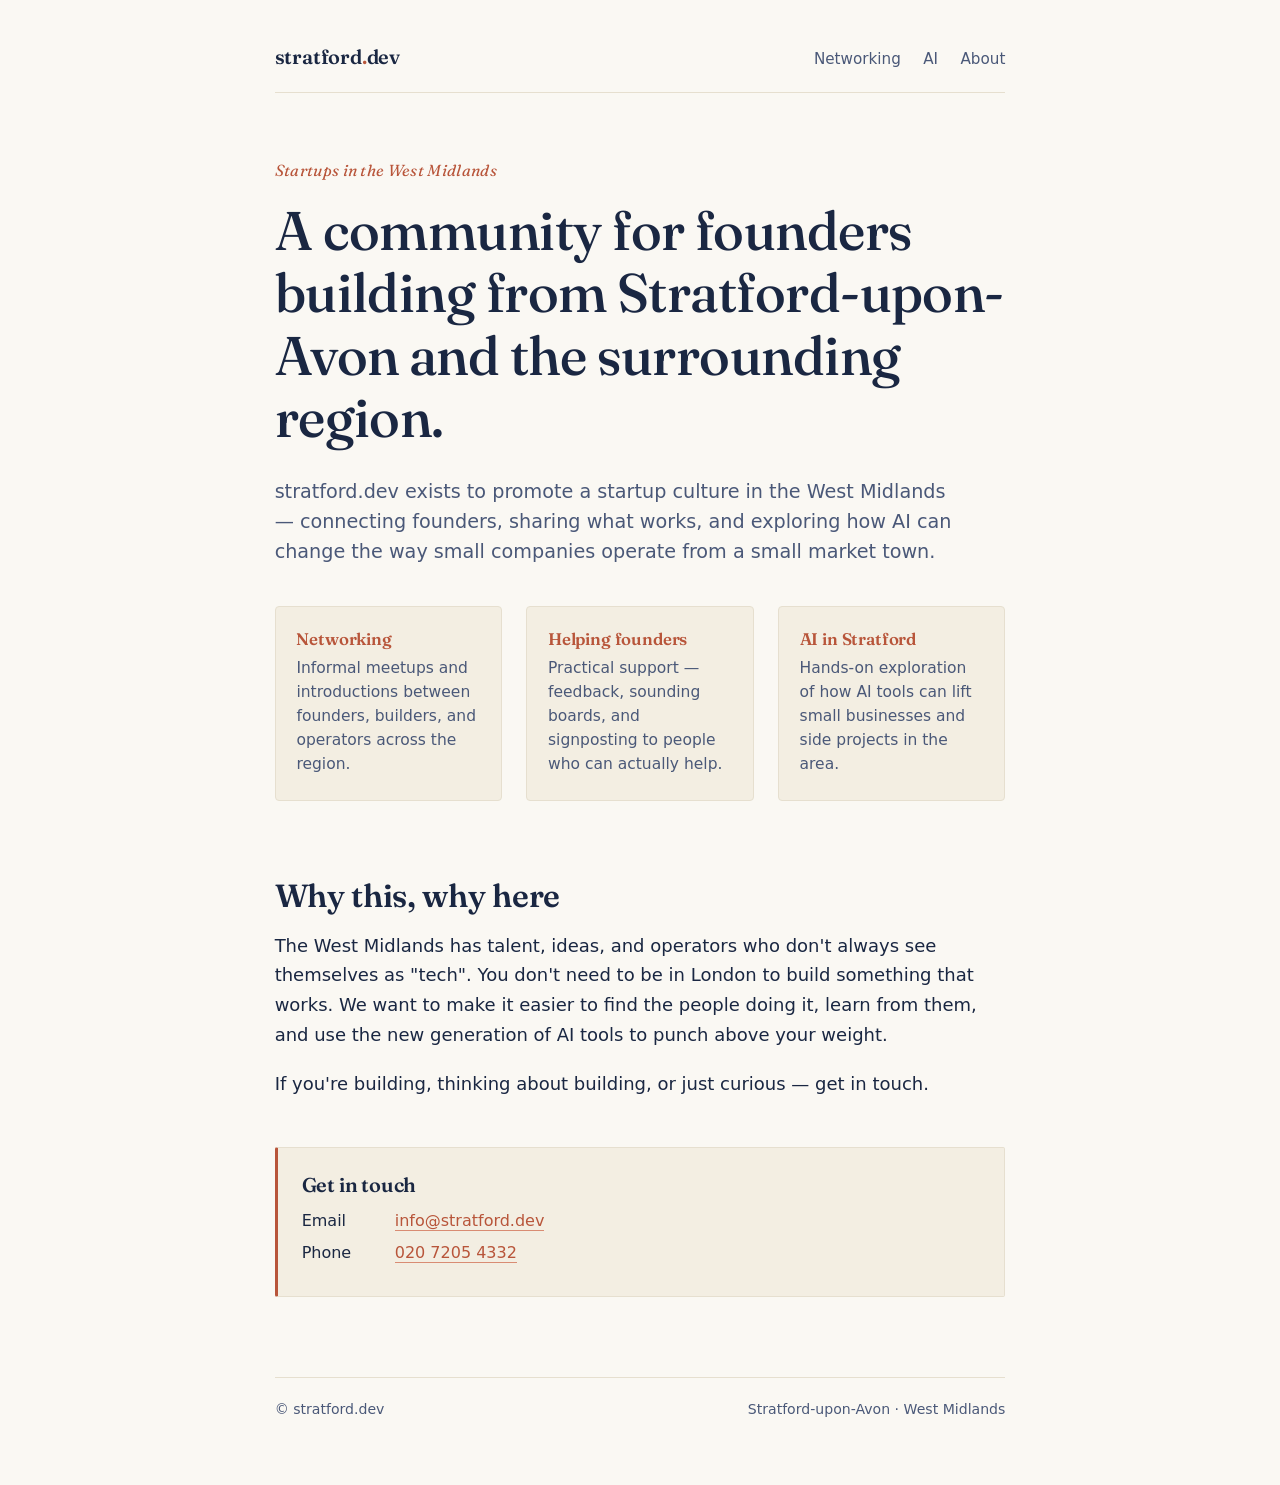
==== website/index.html @ 99babdbc "Initial site: landing + networking, AI, about pages Static HTML/CSS, light civic palette, no build s" ====
<!DOCTYPE html>
<html lang="en">
<head>
<meta charset="utf-8">
<meta name="viewport" content="width=device-width, initial-scale=1">
<title>stratford.dev — Startups in the West Midlands</title>
<meta name="description" content="Promoting a startup culture in the West Midlands. Networking, founder support, and using AI in Stratford-upon-Avon.">
<link rel="preconnect" href="https://fonts.googleapis.com">
<link rel="preconnect" href="https://fonts.gstatic.com" crossorigin>
<link href="https://fonts.googleapis.com/css2?family=Fraunces:ital,wght@0,400;0,500;0,600;1,400&display=swap" rel="stylesheet">
<link rel="stylesheet" href="styles.css">
</head>
<body>
<main class="site">

  <nav class="nav">
    <a href="/" class="brand">stratford<span class="dot">.</span>dev</a>
    <div class="nav-links">
      <a href="/networking.html">Networking</a>
      <a href="/ai.html">AI</a>
      <a href="/about.html">About</a>
    </div>
  </nav>

  <p class="eyebrow">Startups in the West Midlands</p>
  <h1>A community for founders building from Stratford-upon-Avon and the surrounding region.</h1>

  <p class="lede">stratford.dev exists to promote a startup culture in the West Midlands — connecting founders, sharing what works, and exploring how AI can change the way small companies operate from a small market town.</p>

  <ul class="pillars">
    <li class="pillar">
      <h3>Networking</h3>
      <p>Informal meetups and introductions between founders, builders, and operators across the region.</p>
    </li>
    <li class="pillar">
      <h3>Helping founders</h3>
      <p>Practical support — feedback, sounding boards, and signposting to people who can actually help.</p>
    </li>
    <li class="pillar">
      <h3>AI in Stratford</h3>
      <p>Hands-on exploration of how AI tools can lift small businesses and side projects in the area.</p>
    </li>
  </ul>

  <h2>Why this, why here</h2>
  <p>The West Midlands has talent, ideas, and operators who don't always see themselves as "tech". You don't need to be in London to build something that works. We want to make it easier to find the people doing it, learn from them, and use the new generation of AI tools to punch above your weight.</p>
  <p>If you're building, thinking about building, or just curious — get in touch.</p>

  <section class="contact-card" id="contact">
    <h2>Get in touch</h2>
    <ul class="contact-list">
      <li><strong>Email</strong> <a href="mailto:info@stratford.dev">info@stratford.dev</a></li>
      <li><strong>Phone</strong> <a href="tel:+442072054332">020 7205 4332</a></li>
    </ul>
  </section>

  <footer class="footer">
    <span>&copy; stratford.dev</span>
    <span>Stratford-upon-Avon · West Midlands</span>
  </footer>

</main>
</body>
</html>
---- website/styles.css ----
:root {
  --bg: #faf8f3;
  --bg-alt: #f3eee2;
  --ink: #1a2742;
  --ink-soft: #4a5878;
  --accent: #b8553a;
  --accent-soft: #d98c73;
  --rule: #e6dfcf;
  --max: 68ch;
}

* { box-sizing: border-box; }

html { -webkit-text-size-adjust: 100%; }

body {
  margin: 0;
  font-family: -apple-system, BlinkMacSystemFont, "Segoe UI", system-ui, sans-serif;
  font-size: 18px;
  line-height: 1.65;
  color: var(--ink);
  background: var(--bg);
  -webkit-font-smoothing: antialiased;
}

h1, h2, h3 {
  font-family: "Fraunces", Georgia, "Times New Roman", serif;
  font-weight: 600;
  line-height: 1.15;
  letter-spacing: -0.01em;
  color: var(--ink);
  margin: 0 0 0.5em;
}

h1 { font-size: clamp(2.2rem, 5vw, 3.4rem); font-weight: 500; }
h2 { font-size: clamp(1.5rem, 3vw, 2rem); margin-top: 2.4em; }
h3 { font-size: 1.15rem; margin-top: 1.6em; }

p { margin: 0 0 1.1em; }

a {
  color: var(--accent);
  text-decoration: none;
  border-bottom: 1px solid var(--accent-soft);
  transition: border-color 0.15s ease;
}
a:hover { border-bottom-color: var(--accent); }

.site {
  max-width: var(--max);
  margin: 0 auto;
  padding: 2.5rem 1.5rem 4rem;
}

.nav {
  display: flex;
  justify-content: space-between;
  align-items: baseline;
  gap: 1rem;
  margin-bottom: 4rem;
  padding-bottom: 1.2rem;
  border-bottom: 1px solid var(--rule);
  flex-wrap: wrap;
}

.brand {
  font-family: "Fraunces", Georgia, serif;
  font-size: 1.25rem;
  font-weight: 600;
  color: var(--ink);
  border: none;
  letter-spacing: -0.01em;
}

.brand .dot { color: var(--accent); }

.nav-links {
  display: flex;
  gap: 1.4rem;
  font-size: 0.95rem;
}

.nav-links a {
  color: var(--ink-soft);
  border: none;
}
.nav-links a:hover, .nav-links a[aria-current="page"] {
  color: var(--accent);
}

.lede {
  font-size: 1.2rem;
  line-height: 1.55;
  color: var(--ink-soft);
  margin: 0 0 2.5rem;
  max-width: 56ch;
}

.eyebrow {
  font-family: "Fraunces", Georgia, serif;
  font-style: italic;
  color: var(--accent);
  font-size: 1rem;
  margin: 0 0 1rem;
  letter-spacing: 0.02em;
}

.pillars {
  display: grid;
  gap: 1.5rem;
  grid-template-columns: 1fr;
  margin: 2.5rem 0 3rem;
  padding: 0;
  list-style: none;
}

@media (min-width: 720px) {
  .pillars { grid-template-columns: repeat(3, 1fr); }
}

.pillar {
  background: var(--bg-alt);
  border: 1px solid var(--rule);
  border-radius: 4px;
  padding: 1.4rem 1.3rem 1.5rem;
}

.pillar h3 {
  margin: 0 0 0.4em;
  font-size: 1.05rem;
  color: var(--accent);
}

.pillar p {
  margin: 0;
  font-size: 0.97rem;
  color: var(--ink-soft);
  line-height: 1.55;
}

.contact-card {
  margin-top: 3rem;
  padding: 1.6rem 1.5rem;
  border: 1px solid var(--rule);
  border-left: 3px solid var(--accent);
  background: var(--bg-alt);
  border-radius: 2px;
}

.contact-card h2 {
  margin: 0 0 0.6em;
  font-size: 1.25rem;
}

.contact-list {
  list-style: none;
  padding: 0;
  margin: 0;
  font-size: 1rem;
}

.contact-list li {
  margin: 0.3em 0;
  color: var(--ink-soft);
}

.contact-list strong {
  color: var(--ink);
  font-weight: 500;
  display: inline-block;
  min-width: 5.5em;
}

.footer {
  margin-top: 5rem;
  padding-top: 1.2rem;
  border-top: 1px solid var(--rule);
  font-size: 0.88rem;
  color: var(--ink-soft);
  display: flex;
  justify-content: space-between;
  gap: 1rem;
  flex-wrap: wrap;
}

.footer a { color: var(--ink-soft); border: none; }
.footer a:hover { color: var(--accent); }

hr.rule {
  border: none;
  border-top: 1px solid var(--rule);
  margin: 3rem 0;
}
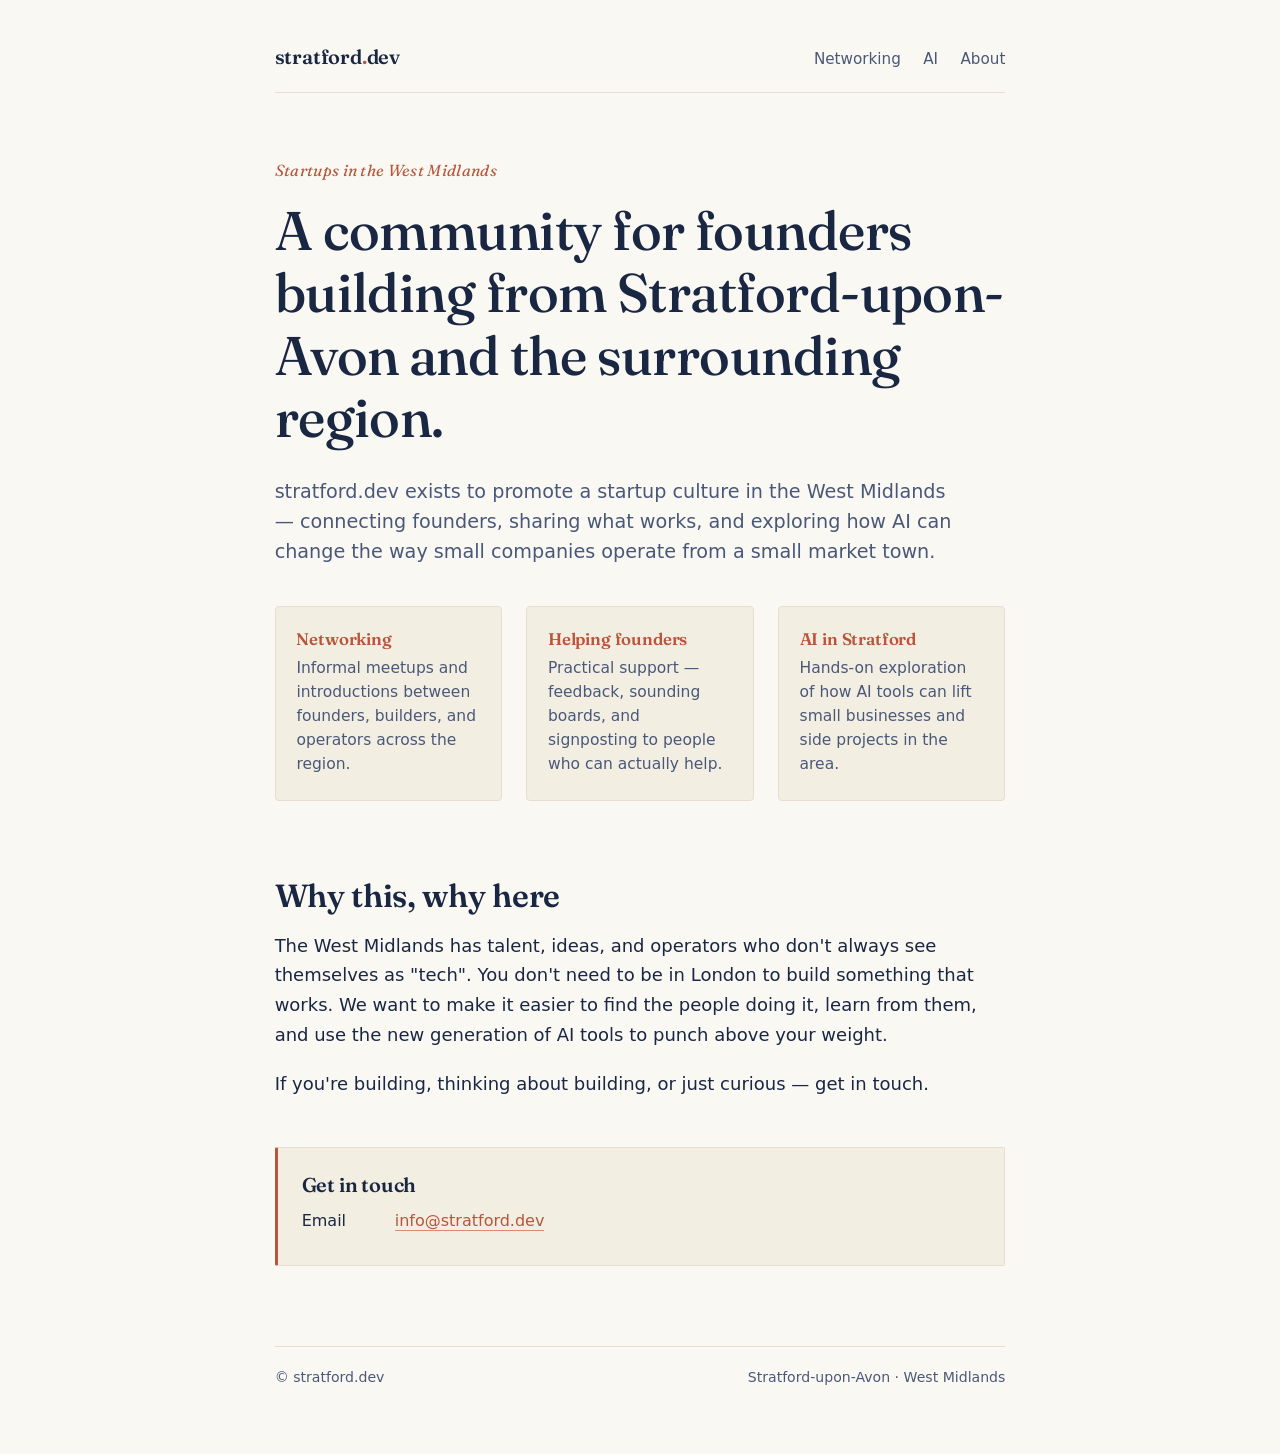
==== commit f68ccca8: "Remove phone number from site and READMEs" ====
--- a/website/index.html
+++ b/website/index.html
@@ -50,7 +50,6 @@
     <h2>Get in touch</h2>
     <ul class="contact-list">
       <li><strong>Email</strong> <a href="mailto:info@stratford.dev">info@stratford.dev</a></li>
-      <li><strong>Phone</strong> <a href="tel:+442072054332">020 7205 4332</a></li>
     </ul>
   </section>
 
